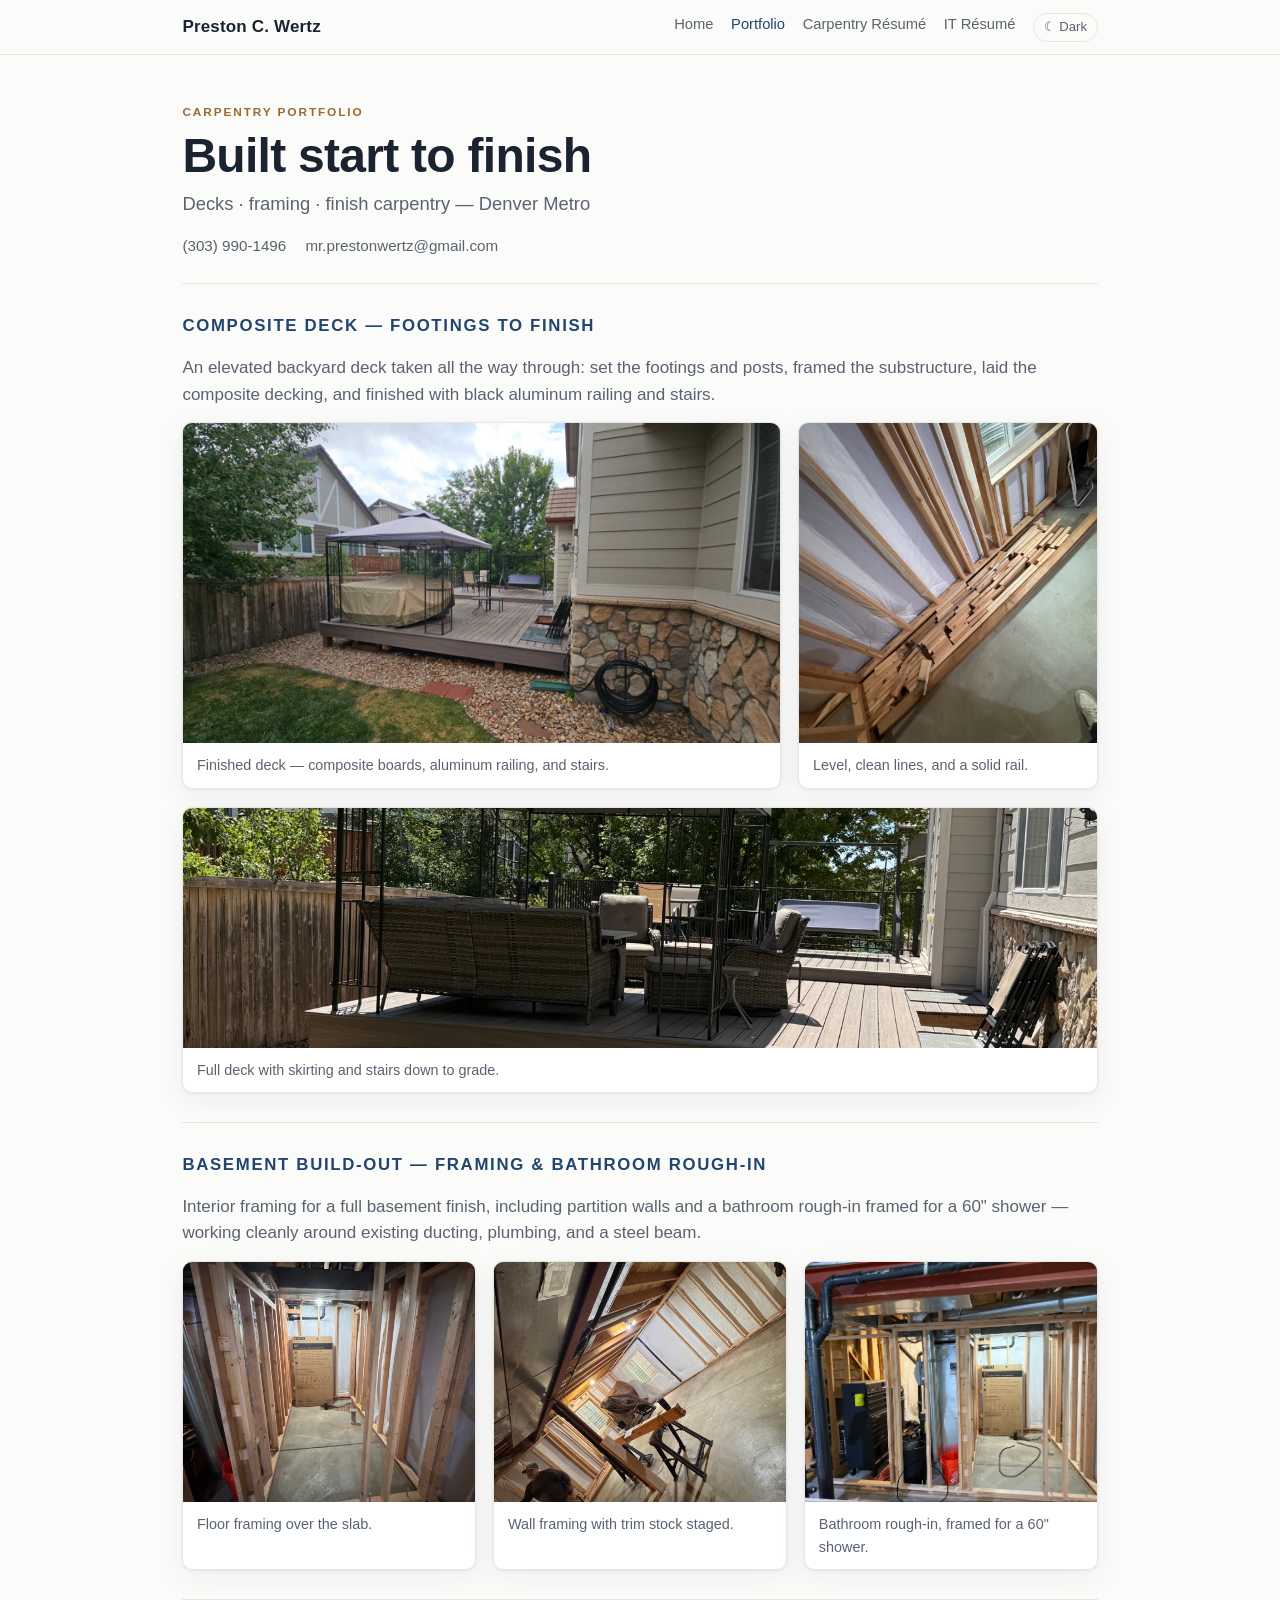
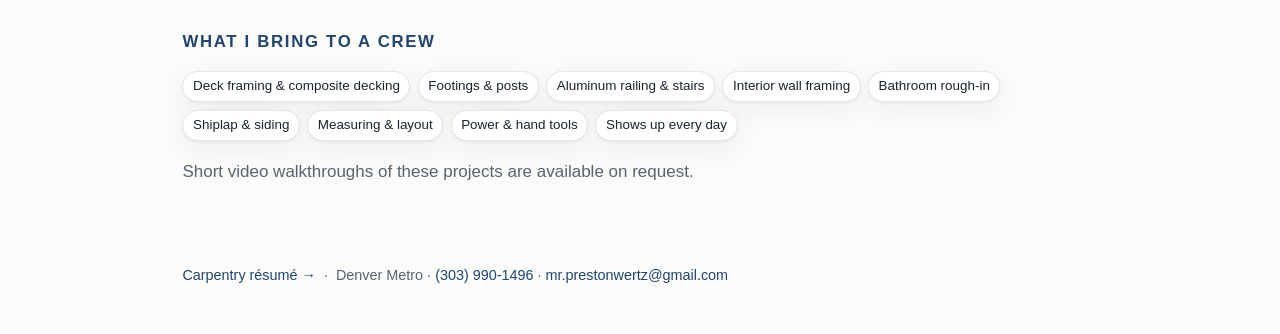
==== portfolio.html @ 2952db10 "Preston Wertz public résumé & portfolio site Static HTML for GitHub Pages: home, carpentry portfolio" ====
<!DOCTYPE html>
<html lang="en">
<head>
<meta charset="utf-8">
<meta name="viewport" content="width=device-width, initial-scale=1">
<title>Preston C. Wertz — Carpentry Portfolio</title>
<meta name="description" content="Carpentry work by Preston Wertz: a composite deck built start to finish, plus basement framing and a bathroom rough-in.">
<link rel="stylesheet" href="style.css">
<script src="theme.js"></script>
</head>
<body>

<nav class="nav"><div class="wrap">
  <span class="brand"><a href="index.html" style="color:var(--ink)">Preston C. Wertz</a></span>
  <span class="links">
    <a href="index.html">Home</a>
    <a href="portfolio.html" class="active">Portfolio</a>
    <a href="resume-construction.html">Carpentry Résumé</a>
    <a href="resume-it.html">IT Résumé</a>
    <button id="theme-toggle" style="background:none;border:1px solid var(--rule);color:var(--muted);border-radius:999px;padding:.2rem .6rem;font:inherit;font-size:.82rem;cursor:pointer;">Theme</button>
  </span>
</div></nav>

<div class="wrap">

  <header class="masthead">
    <p class="eyebrow">Carpentry Portfolio</p>
    <h1>Built start to finish</h1>
    <p class="role">Decks · framing · finish carpentry — Denver Metro</p>
    <div class="contact">
      <a href="tel:+13039901496">(303) 990-1496</a>
      <a href="mailto:mr.prestonwertz@gmail.com">mr.prestonwertz@gmail.com</a>
    </div>
  </header>

  <section>
    <h2>Composite deck — footings to finish</h2>
    <p class="muted">An elevated backyard deck taken all the way through: set the footings and posts, framed the substructure, laid the composite decking, and finished with black aluminum railing and stairs.</p>
    <div class="feature-row">
      <figure class="feature"><img src="images/deck-finished-1.jpg" alt="Finished elevated composite deck with black aluminum railing" loading="lazy"><figcaption>Finished deck — composite boards, aluminum railing, and stairs.</figcaption></figure>
      <figure class="feature"><img src="images/deck-finished-2.jpg" alt="Finished deck seen from the yard" loading="lazy"><figcaption>Level, clean lines, and a solid rail.</figcaption></figure>
    </div>
    <div class="gallery">
      <figure><img src="images/deck-finished-3.jpg" alt="Wide view of the finished deck" loading="lazy"><figcaption>Full deck with skirting and stairs down to grade.</figcaption></figure>
    </div>
  </section>

  <section>
    <h2>Basement build-out — framing &amp; bathroom rough-in</h2>
    <p class="muted">Interior framing for a full basement finish, including partition walls and a bathroom rough-in framed for a 60&quot; shower — working cleanly around existing ducting, plumbing, and a steel beam.</p>
    <div class="gallery">
      <figure><img src="images/basement-framing-2.jpg" alt="Basement floor framing over the slab" loading="lazy"><figcaption>Floor framing over the slab.</figcaption></figure>
      <figure><img src="images/basement-framing-3.jpg" alt="Wall framing near a basement window with trim stock staged" loading="lazy"><figcaption>Wall framing with trim stock staged.</figcaption></figure>
      <figure><img src="images/basement-bathroom-1.jpg" alt="Basement bathroom rough-in framed for a 60 inch shower" loading="lazy"><figcaption>Bathroom rough-in, framed for a 60&quot; shower.</figcaption></figure>
    </div>
  </section>

  <section>
    <h2>What I bring to a crew</h2>
    <div class="chips">
      <span class="chip">Deck framing &amp; composite decking</span>
      <span class="chip">Footings &amp; posts</span>
      <span class="chip">Aluminum railing &amp; stairs</span>
      <span class="chip">Interior wall framing</span>
      <span class="chip">Bathroom rough-in</span>
      <span class="chip">Shiplap &amp; siding</span>
      <span class="chip">Measuring &amp; layout</span>
      <span class="chip">Power &amp; hand tools</span>
      <span class="chip">Shows up every day</span>
    </div>
    <p class="muted" style="margin-top:1.1rem">Short video walkthroughs of these projects are available on request.</p>
  </section>

  <footer>
    <a href="resume-construction.html">Carpentry résumé →</a> &nbsp;·&nbsp; Denver Metro · <a href="tel:+13039901496">(303) 990-1496</a> · <a href="mailto:mr.prestonwertz@gmail.com">mr.prestonwertz@gmail.com</a>
  </footer>

</div>
</body>
</html>
---- style.css ----
/* Preston Wertz — portfolio site
   Identity: navy (trust / tech) + a thin bronze detail (craft / woodwork), cool off-white ground. */

:root {
  --bg: #fbfbfa;
  --surface: #ffffff;
  --ink: #1a2330;
  --muted: #59636f;
  --navy: #21456e;
  --navy-strong: #1a3557;
  --bronze: #9a6a2f;
  --rule: #e6e6e2;
  --shadow: 0 1px 3px rgba(20,30,45,.06), 0 8px 30px rgba(20,30,45,.06);
  --maxw: 60rem;
}
@media (prefers-color-scheme: dark) {
  :root {
    --bg: #14181d;
    --surface: #1b2128;
    --ink: #eceef1;
    --muted: #98a2ad;
    --navy: #7aa7d8;
    --navy-strong: #a9c6e8;
    --bronze: #cc9a5f;
    --rule: #2b333c;
    --shadow: 0 1px 3px rgba(0,0,0,.3), 0 8px 30px rgba(0,0,0,.35);
  }
}
:root[data-theme="light"] {
  --bg: #fbfbfa; --surface: #ffffff; --ink: #1a2330; --muted: #59636f;
  --navy: #21456e; --navy-strong: #1a3557; --bronze: #9a6a2f; --rule: #e6e6e2;
  --shadow: 0 1px 3px rgba(20,30,45,.06), 0 8px 30px rgba(20,30,45,.06);
}
:root[data-theme="dark"] {
  --bg: #14181d; --surface: #1b2128; --ink: #eceef1; --muted: #98a2ad;
  --navy: #7aa7d8; --navy-strong: #a9c6e8; --bronze: #cc9a5f; --rule: #2b333c;
  --shadow: 0 1px 3px rgba(0,0,0,.3), 0 8px 30px rgba(0,0,0,.35);
}

* { box-sizing: border-box; }
html { -webkit-text-size-adjust: 100%; }
body {
  margin: 0;
  background: var(--bg);
  color: var(--ink);
  font-family: -apple-system, BlinkMacSystemFont, "Segoe UI", Roboto, Helvetica, Arial, sans-serif;
  line-height: 1.55;
  font-size: 17px;
  -webkit-font-smoothing: antialiased;
}
.wrap { max-width: var(--maxw); margin: 0 auto; padding: 0 1.4rem; }
a { color: var(--navy); text-decoration: none; }
a:hover { text-decoration: underline; }
a:focus-visible { outline: 2px solid var(--navy); outline-offset: 2px; border-radius: 2px; }

/* Top nav */
.nav {
  border-bottom: 1px solid var(--rule);
  background: color-mix(in srgb, var(--bg) 88%, transparent);
  position: sticky; top: 0; z-index: 10; backdrop-filter: saturate(1.1) blur(6px);
}
.nav .wrap { display: flex; align-items: center; justify-content: space-between; height: 3.4rem; gap: 1rem; }
.nav .brand { font-weight: 700; letter-spacing: .01em; color: var(--ink); }
.nav .links { display: flex; gap: 1.1rem; font-size: .92rem; flex-wrap: wrap; }
.nav .links a { color: var(--muted); }
.nav .links a:hover, .nav .links a.active { color: var(--navy); text-decoration: none; }

/* Header block */
.masthead { padding: 3rem 0 1.6rem; border-bottom: 1px solid var(--rule); }
.eyebrow { text-transform: uppercase; letter-spacing: .16em; font-size: .74rem; font-weight: 700; color: var(--bronze); margin: 0 0 .6rem; }
h1 { font-size: clamp(2rem, 5vw, 3rem); line-height: 1.05; margin: 0 0 .5rem; letter-spacing: -.015em; text-wrap: balance; }
.masthead .role { font-size: 1.15rem; color: var(--muted); margin: 0; }
.contact { display: flex; flex-wrap: wrap; gap: .4rem 1.2rem; margin-top: 1rem; font-size: .95rem; color: var(--muted); }
.contact a { color: var(--muted); }
.contact a:hover { color: var(--navy); }

/* Sections */
section { padding: 1.8rem 0; border-bottom: 1px solid var(--rule); }
section:last-of-type { border-bottom: 0; }
h2 { font-size: 1.05rem; text-transform: uppercase; letter-spacing: .1em; color: var(--navy); margin: 0 0 1rem; }
h3 { font-size: 1.06rem; margin: 0; }
p { margin: 0 0 .9rem; }
.lead { font-size: 1.12rem; color: var(--ink); }
.muted { color: var(--muted); }

/* Experience entries */
.entry { margin-bottom: 1.4rem; }
.entry-head { display: flex; justify-content: space-between; gap: 1rem; align-items: baseline; flex-wrap: wrap; }
.entry .org { color: var(--muted); font-weight: 600; }
.entry .dates { color: var(--muted); font-size: .88rem; white-space: nowrap; font-variant-numeric: tabular-nums; }
ul { margin: .5rem 0 0; padding-left: 1.15rem; }
li { margin: 0 0 .35rem; }

/* Skills / chips */
.chips { display: flex; flex-wrap: wrap; gap: .45rem; margin-top: .3rem; }
.chip { font-size: .84rem; background: var(--surface); border: 1px solid var(--rule); color: var(--ink); padding: .28rem .6rem; border-radius: 999px; box-shadow: var(--shadow); }

/* Cards (landing) */
.cards { display: grid; grid-template-columns: repeat(auto-fit, minmax(15rem, 1fr)); gap: 1.1rem; }
.card {
  display: block; background: var(--surface); border: 1px solid var(--rule); border-radius: 12px;
  padding: 1.3rem; box-shadow: var(--shadow); color: var(--ink);
  border-top: 3px solid var(--navy); transition: transform .12s ease, box-shadow .12s ease;
}
.card:hover { text-decoration: none; transform: translateY(-2px); box-shadow: 0 4px 10px rgba(20,30,45,.1), 0 14px 40px rgba(20,30,45,.1); }
.card h3 { color: var(--navy); margin-bottom: .3rem; }
.card p { color: var(--muted); font-size: .95rem; margin: 0; }

/* Portfolio gallery */
.gallery { display: grid; grid-template-columns: repeat(auto-fit, minmax(17rem, 1fr)); gap: 1.1rem; }
figure { margin: 0; background: var(--surface); border: 1px solid var(--rule); border-radius: 10px; overflow: hidden; box-shadow: var(--shadow); }
figure img { display: block; width: 100%; height: 15rem; object-fit: cover; background: var(--rule); }
figure.feature img { height: 20rem; }
figcaption { font-size: .9rem; color: var(--muted); padding: .7rem .85rem; }
.feature-row { display: grid; grid-template-columns: 1fr; gap: 1.1rem; margin-bottom: 1.1rem; }
@media (min-width: 40rem) { .feature-row { grid-template-columns: 2fr 1fr; } }

/* Footer */
footer { padding: 2.2rem 0 3rem; color: var(--muted); font-size: .9rem; }

@media (prefers-reduced-motion: reduce) {
  * { transition: none !important; }
}
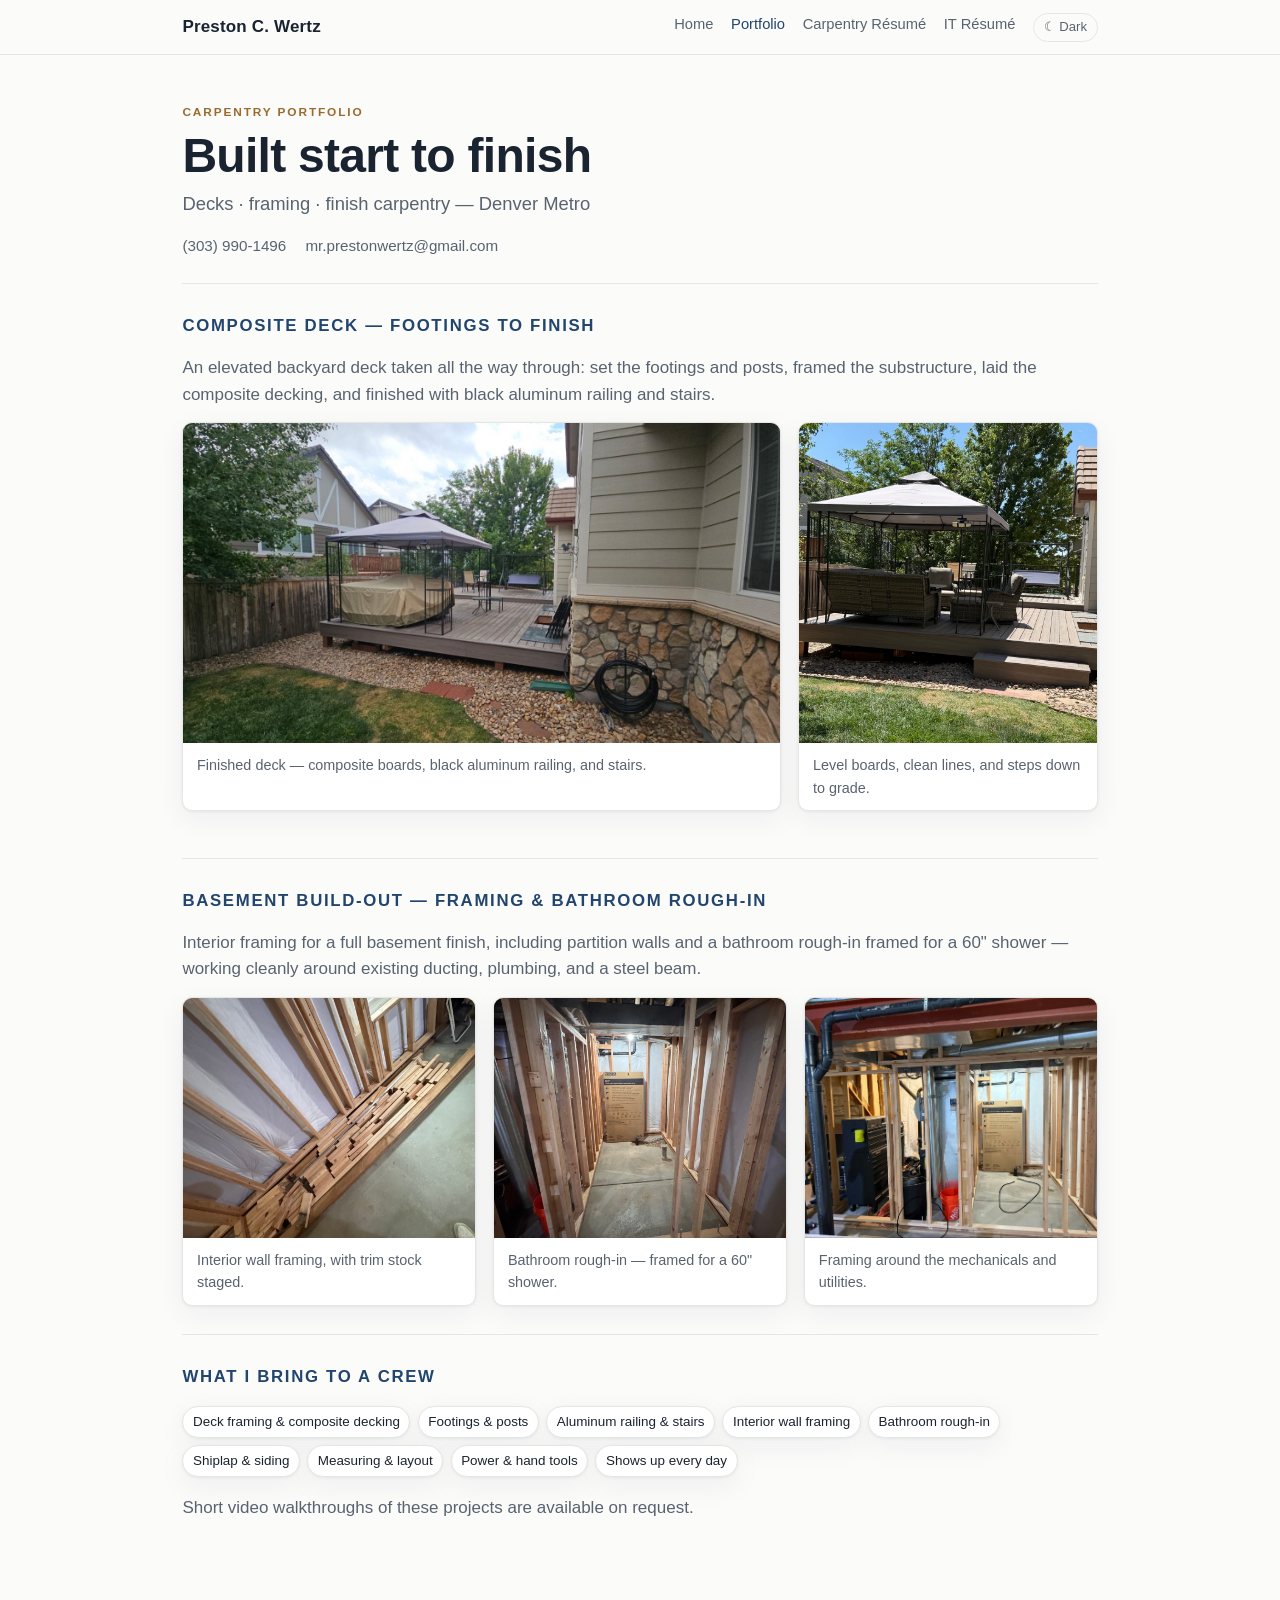
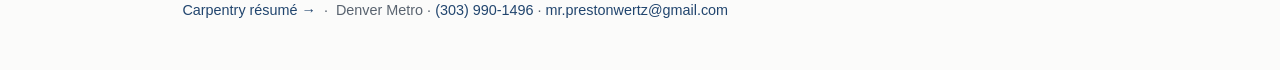
==== commit 80f0daf7: "Fix mislabeled portfolio photos - deck-finished-2 was actually a basement framing shot -> renamed to" ====
--- a/portfolio.html
+++ b/portfolio.html
@@ -37,11 +37,8 @@
     <h2>Composite deck — footings to finish</h2>
     <p class="muted">An elevated backyard deck taken all the way through: set the footings and posts, framed the substructure, laid the composite decking, and finished with black aluminum railing and stairs.</p>
     <div class="feature-row">
-      <figure class="feature"><img src="images/deck-finished-1.jpg" alt="Finished elevated composite deck with black aluminum railing" loading="lazy"><figcaption>Finished deck — composite boards, aluminum railing, and stairs.</figcaption></figure>
-      <figure class="feature"><img src="images/deck-finished-2.jpg" alt="Finished deck seen from the yard" loading="lazy"><figcaption>Level, clean lines, and a solid rail.</figcaption></figure>
-    </div>
-    <div class="gallery">
-      <figure><img src="images/deck-finished-3.jpg" alt="Wide view of the finished deck" loading="lazy"><figcaption>Full deck with skirting and stairs down to grade.</figcaption></figure>
+      <figure class="feature"><img src="images/deck-finished-1.jpg" alt="Finished elevated composite deck with black aluminum railing" loading="lazy"><figcaption>Finished deck — composite boards, black aluminum railing, and stairs.</figcaption></figure>
+      <figure class="feature"><img src="images/deck-finished-3.jpg" alt="Finished composite deck seen from the yard" loading="lazy"><figcaption>Level boards, clean lines, and steps down to grade.</figcaption></figure>
     </div>
   </section>
 
@@ -49,9 +46,9 @@
     <h2>Basement build-out — framing &amp; bathroom rough-in</h2>
     <p class="muted">Interior framing for a full basement finish, including partition walls and a bathroom rough-in framed for a 60&quot; shower — working cleanly around existing ducting, plumbing, and a steel beam.</p>
     <div class="gallery">
-      <figure><img src="images/basement-framing-2.jpg" alt="Basement floor framing over the slab" loading="lazy"><figcaption>Floor framing over the slab.</figcaption></figure>
-      <figure><img src="images/basement-framing-3.jpg" alt="Wall framing near a basement window with trim stock staged" loading="lazy"><figcaption>Wall framing with trim stock staged.</figcaption></figure>
-      <figure><img src="images/basement-bathroom-1.jpg" alt="Basement bathroom rough-in framed for a 60 inch shower" loading="lazy"><figcaption>Bathroom rough-in, framed for a 60&quot; shower.</figcaption></figure>
+      <figure><img src="images/basement-wall-framing.jpg" alt="Interior basement wall framing with trim stock staged" loading="lazy"><figcaption>Interior wall framing, with trim stock staged.</figcaption></figure>
+      <figure><img src="images/basement-framing-2.jpg" alt="Basement bathroom rough-in framed for a 60 inch shower" loading="lazy"><figcaption>Bathroom rough-in — framed for a 60&quot; shower.</figcaption></figure>
+      <figure><img src="images/basement-bathroom-1.jpg" alt="Framing around basement mechanicals and utilities" loading="lazy"><figcaption>Framing around the mechanicals and utilities.</figcaption></figure>
     </div>
   </section>
 
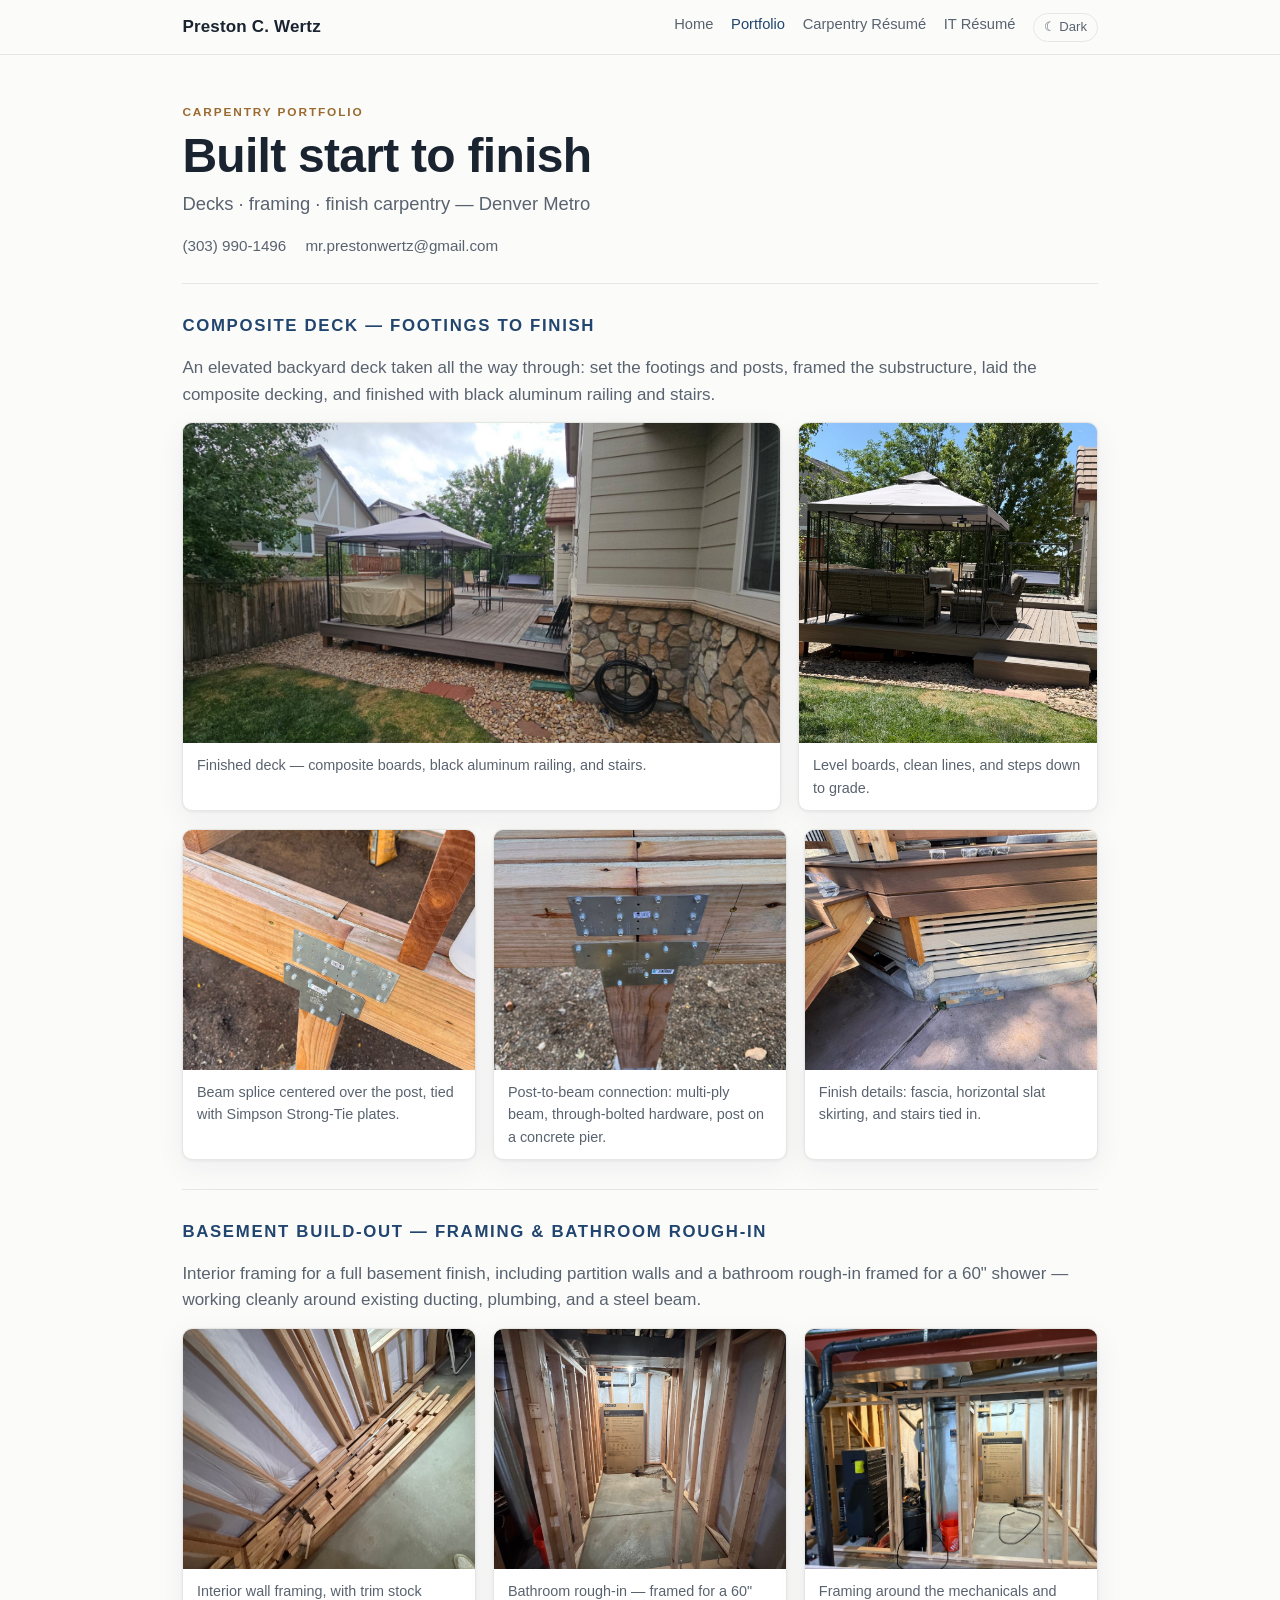
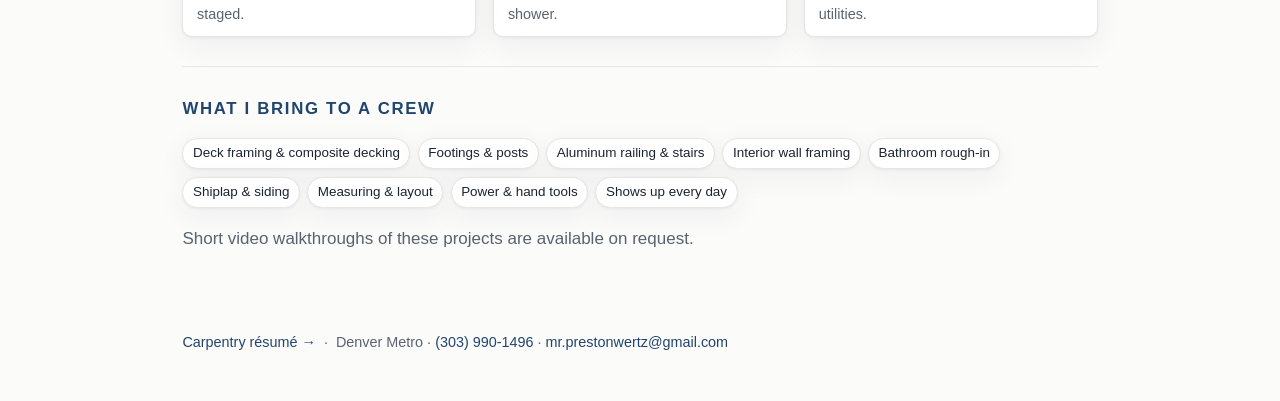
==== commit a8bbca52: "Add deck structure and finish photos to portfolio" ====
--- a/portfolio.html
+++ b/portfolio.html
@@ -40,6 +40,11 @@
       <figure class="feature"><img src="images/deck-finished-1.jpg" alt="Finished elevated composite deck with black aluminum railing" loading="lazy"><figcaption>Finished deck — composite boards, black aluminum railing, and stairs.</figcaption></figure>
       <figure class="feature"><img src="images/deck-finished-3.jpg" alt="Finished composite deck seen from the yard" loading="lazy"><figcaption>Level boards, clean lines, and steps down to grade.</figcaption></figure>
     </div>
+    <div class="gallery">
+      <figure><img src="images/deck-beam-splice-1.jpg" alt="Built-up deck beam spliced over a post with Simpson Strong-Tie plates, post set on a concrete pier" loading="lazy"><figcaption>Beam splice centered over the post, tied with Simpson Strong-Tie plates.</figcaption></figure>
+      <figure><img src="images/deck-beam-splice-2.jpg" alt="Close view of Simpson Strong-Tie post-to-beam connection on a multi-ply beam" loading="lazy"><figcaption>Post-to-beam connection: multi-ply beam, through-bolted hardware, post on a concrete pier.</figcaption></figure>
+      <figure><img src="images/deck-skirting-stairs.jpg" alt="Finished deck fascia with horizontal slat skirting and stairs" loading="lazy"><figcaption>Finish details: fascia, horizontal slat skirting, and stairs tied in.</figcaption></figure>
+    </div>
   </section>
 
   <section>
